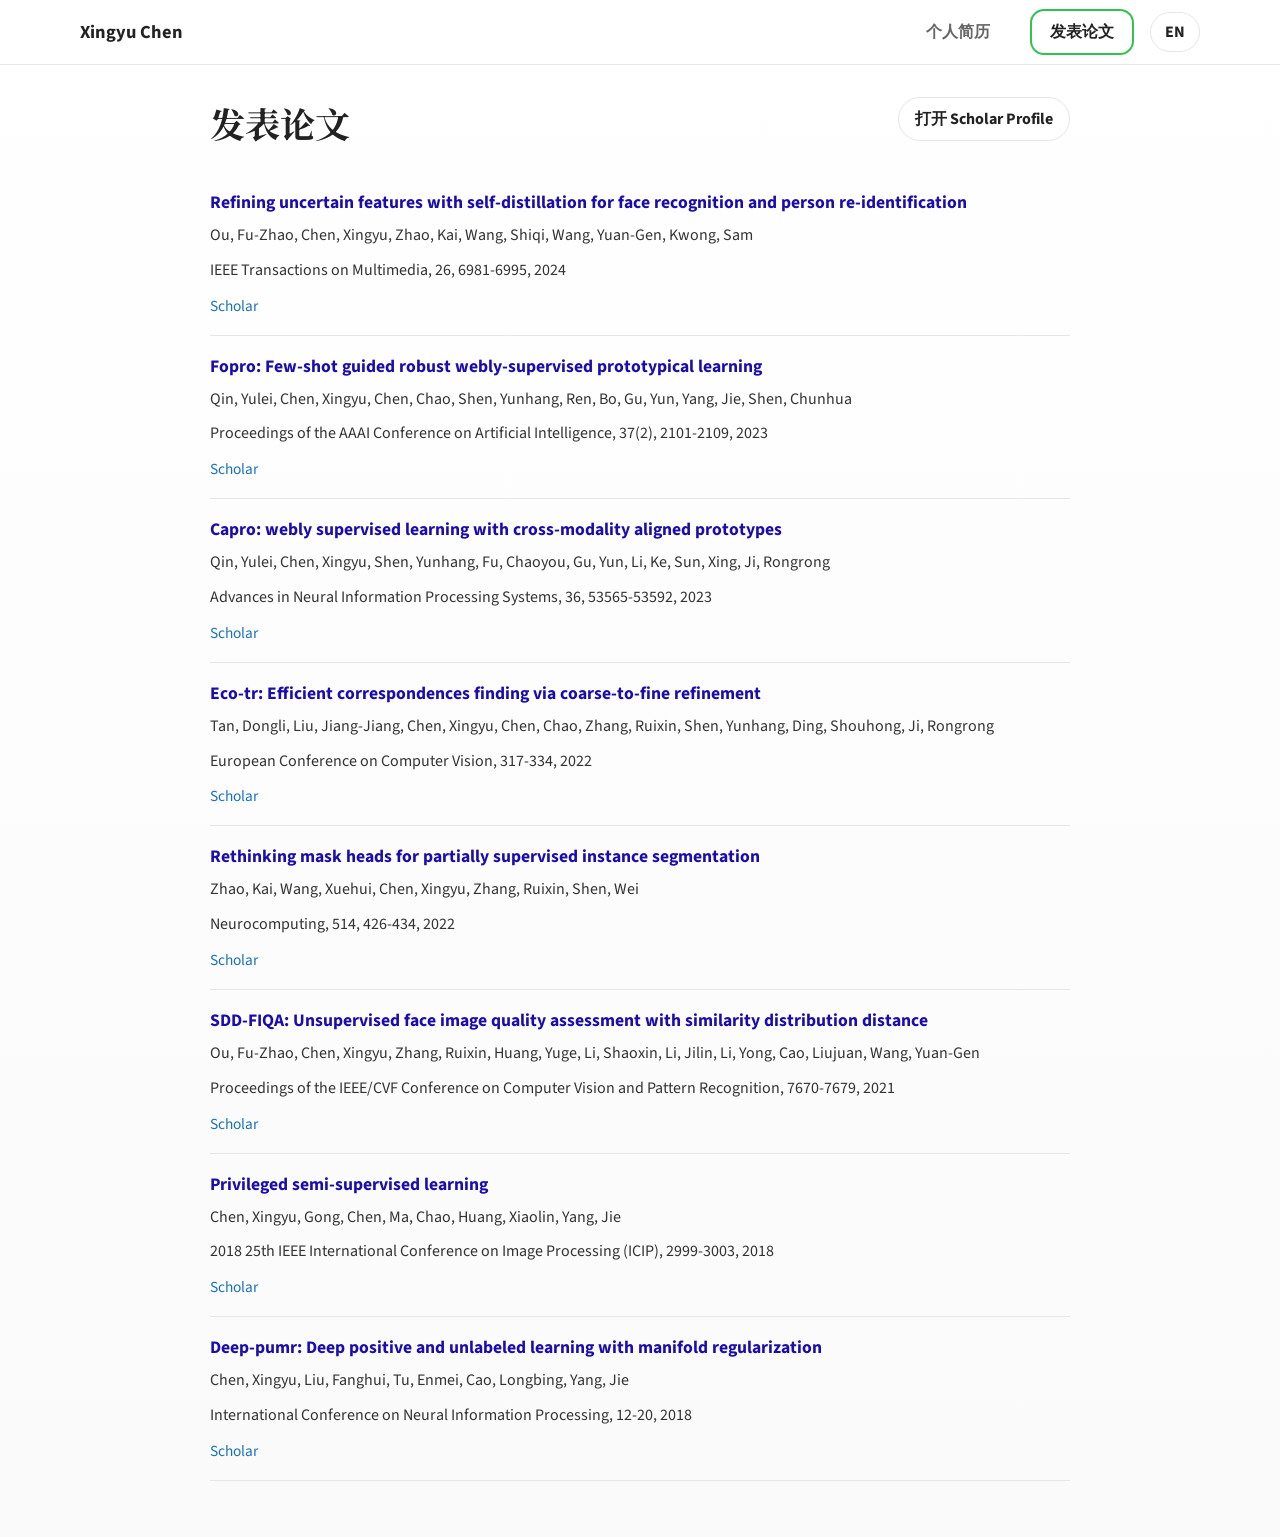
==== publications.html @ 1ebcf4f3 "Update homepage and publications" ====
<!DOCTYPE html>
<html lang="zh-CN">
  <head>
    <meta charset="UTF-8" />
    <meta name="viewport" content="width=device-width, initial-scale=1.0" />
    <title>陈星宇 | Publications</title>
    <meta
      name="description"
      content="陈星宇的论文与发表页面，采用 Google Scholar 风格列表展示。"
    />
    <link rel="preconnect" href="https://fonts.googleapis.com" />
    <link rel="preconnect" href="https://fonts.gstatic.com" crossorigin />
    <link
      href="https://fonts.googleapis.com/css2?family=Noto+Serif+SC:wght@400;600;700&family=Source+Sans+3:wght@400;600;700&display=swap"
      rel="stylesheet"
    />
    <link rel="stylesheet" href="./styles.css" />
  </head>
  <body>
    <header class="topbar">
      <div class="topbar-inner">
        <a class="site-title" href="./index.html">Xingyu Chen</a>
        <nav class="topnav" aria-label="Primary">
          <a class="nav-link" href="./index.html" data-i18n="navResumeHome">个人简历</a>
          <a class="nav-link active" href="./publications.html" data-i18n="navPublications">Publications</a>
        </nav>
        <button
          id="language-toggle"
          class="language-toggle"
          type="button"
          aria-label="Switch language"
        >
          EN
        </button>
      </div>
    </header>

    <main class="publications-layout">
      <section class="section publication-page">
        <div class="publication-page-head">
          <div>
            <h1 class="publication-page-title" data-i18n="publicationsPageTitle">Publications</h1>
          </div>
          <a
            class="button"
            href="https://scholar.google.com/citations?hl=en&user=9ACFRggAAAAJ"
            target="_blank"
            rel="noreferrer"
            data-i18n="openScholarProfile"
          >
            打开 Scholar Profile
          </a>
        </div>

        <div id="publications-list" class="scholar-list"></div>
      </section>
    </main>

    <script src="./publications-data.js"></script>
    <script src="./script.js"></script>
  </body>
</html>
---- styles.css ----
:root {
  --bg: #fcfcfb;
  --surface: #ffffff;
  --text: #222222;
  --muted: #666666;
  --line: #e6e6e6;
  --accent: #1a73b7;
  --accent-soft: #eef5fb;
  --shadow: 0 12px 32px rgba(0, 0, 0, 0.06);
}

* {
  box-sizing: border-box;
}

html {
  scroll-behavior: smooth;
}

body {
  margin: 0;
  font-family: "Source Sans 3", sans-serif;
  color: var(--text);
  background: linear-gradient(180deg, #ffffff 0%, #fafafa 100%);
}

a {
  color: var(--accent);
}

.topbar {
  position: sticky;
  top: 0;
  z-index: 10;
  background: rgba(255, 255, 255, 0.92);
  backdrop-filter: blur(12px);
  border-bottom: 1px solid var(--line);
}

.topbar-inner {
  width: min(1120px, calc(100% - 32px));
  margin: 0 auto;
  min-height: 64px;
  display: flex;
  align-items: center;
  justify-content: space-between;
  gap: 16px;
}

.site-title {
  color: var(--text);
  text-decoration: none;
  font-weight: 700;
  font-size: 1.15rem;
}

.topnav {
  display: flex;
  gap: 20px;
  margin-left: auto;
}

.topnav a,
.nav-link {
  color: var(--muted);
  text-decoration: none;
  font-weight: 600;
}

.topnav a:hover,
.nav-link:hover,
.profile-links a:hover,
.button:hover {
  text-decoration: underline;
}

.nav-link {
  padding: 10px 18px;
  border-radius: 14px;
  border: 2px solid transparent;
}

.nav-link.active {
  color: var(--text);
  border-color: #30c34d;
}

.language-toggle {
  border: 1px solid var(--line);
  background: var(--surface);
  color: var(--text);
  padding: 8px 14px;
  border-radius: 999px;
  font: inherit;
  font-weight: 700;
  cursor: pointer;
}

.layout {
  width: min(1120px, calc(100% - 32px));
  margin: 32px auto 56px;
  display: grid;
  grid-template-columns: 300px minmax(0, 1fr);
  gap: 40px;
}

.sidebar {
  position: sticky;
  top: 96px;
  align-self: start;
}

.profile-card {
  background: var(--surface);
  border: 1px solid var(--line);
  border-radius: 18px;
  padding: 24px;
  box-shadow: var(--shadow);
}

.avatar {
  width: 92px;
  height: 92px;
  border-radius: 50%;
  display: block;
  object-fit: cover;
  border: 1px solid #d7e8f3;
  box-shadow: 0 8px 20px rgba(26, 115, 183, 0.16);
}

h1,
h2,
h3 {
  font-family: "Noto Serif SC", serif;
}

h1 {
  margin: 18px 0 10px;
  font-size: 2rem;
}

h2 {
  margin: 0 0 16px;
  font-size: 1.7rem;
}

h3 {
  margin: 0;
  font-size: 1.18rem;
}

.profile-role,
.entry-role {
  color: var(--muted);
  font-weight: 600;
}

.profile-summary {
  margin: 14px 0 0;
  color: #3d3d3d;
  line-height: 1.75;
}

.profile-meta {
  margin: 18px 0 0;
  padding-left: 18px;
  color: var(--muted);
}

.profile-meta li + li,
.bullet-list li + li {
  margin-top: 8px;
}

.profile-links {
  display: grid;
  gap: 10px;
  margin-top: 20px;
}

.profile-links a {
  text-decoration: none;
  font-weight: 600;
}

.profile-note {
  margin-top: 22px;
  padding-top: 18px;
  border-top: 1px solid var(--line);
  color: var(--muted);
}

.contact-block {
  margin-top: 22px;
  padding-top: 18px;
  border-top: 1px solid var(--line);
}

.contact-title {
  margin: 0 0 10px;
  color: var(--text);
  font-weight: 700;
}

.contact-list {
  margin: 0;
  padding: 0;
  list-style: none;
  display: grid;
  gap: 12px;
}

.contact-list li {
  display: grid;
  gap: 4px;
}

.contact-label {
  font-size: 0.86rem;
  color: var(--muted);
  text-transform: uppercase;
  letter-spacing: 0.04em;
}

.profile-note-title {
  margin: 0 0 8px;
  color: var(--text);
  font-weight: 700;
}

.content {
  min-width: 0;
}

.publications-layout {
  width: min(1120px, calc(100% - 32px));
  margin: 32px auto 56px;
}

.publication-page {
  max-width: 860px;
  margin: 0 auto;
}

.publication-page-title {
  margin: 0;
  font-size: 2.2rem;
}

.publication-page-subtitle {
  margin: 10px 0 0;
  color: var(--muted);
}

.publication-page-head {
  display: flex;
  align-items: flex-start;
  justify-content: space-between;
  gap: 20px;
  flex-wrap: wrap;
}

.publication-toolbar {
  margin-top: 22px;
  padding-top: 14px;
  border-top: 1px solid var(--line);
}

.publication-toolbar-text {
  margin: 0;
  color: var(--muted);
}

.section + .section {
  margin-top: 32px;
}

.section p,
.bullet-list {
  line-height: 1.8;
  color: #333333;
}

.entry + .entry {
  margin-top: 28px;
  padding-top: 22px;
  border-top: 1px solid var(--line);
}

.subentry + .subentry {
  margin-top: 18px;
  padding-top: 18px;
  border-top: 1px dashed var(--line);
}

.entry-head {
  display: flex;
  justify-content: space-between;
  gap: 16px;
  align-items: baseline;
}

.entry-head span {
  color: var(--muted);
  white-space: nowrap;
}

.subentry-title {
  margin: 16px 0 0;
  font-size: 1rem;
  color: var(--text);
  font-weight: 700;
}

.bullet-list {
  margin: 12px 0 0;
  padding-left: 20px;
}

.entry-summary {
  margin: 12px 0 0;
  color: #333333;
  line-height: 1.8;
}

.actions {
  display: flex;
  flex-wrap: wrap;
  gap: 12px;
  margin-top: 18px;
}

.scholar-list {
  margin-top: 24px;
}

.scholar-item {
  padding: 18px 0;
  border-bottom: 1px solid var(--line);
}

.scholar-title {
  margin: 0;
  font-size: 1.1rem;
  color: #1a0dab;
  font-family: "Source Sans 3", sans-serif;
  font-weight: 700;
}

.scholar-authors,
.scholar-venue {
  margin: 6px 0 0;
  color: #444444;
  line-height: 1.65;
}

.scholar-venue {
  color: #1b7f38;
}

.scholar-links {
  margin-top: 10px;
  display: flex;
  flex-wrap: wrap;
  gap: 14px;
}

.scholar-link {
  text-decoration: none;
  font-size: 0.96rem;
}

.publication-empty {
  color: var(--muted);
}

.button {
  display: inline-flex;
  align-items: center;
  justify-content: center;
  padding: 10px 16px;
  border-radius: 999px;
  border: 1px solid var(--line);
  text-decoration: none;
  color: var(--text);
  background: var(--surface);
  font-weight: 700;
}

.button.primary {
  color: #ffffff;
  background: var(--accent);
  border-color: var(--accent);
}

@media (max-width: 900px) {
  .layout {
    grid-template-columns: 1fr;
    gap: 24px;
  }

  .sidebar {
    position: static;
  }

  .topbar-inner {
    flex-wrap: wrap;
    padding: 10px 0;
  }

  .topnav {
    order: 3;
    width: 100%;
    overflow-x: auto;
    gap: 16px;
  }

  .publication-page-head {
    flex-direction: column;
    align-items: flex-start;
  }
}

@media (max-width: 640px) {
  .layout,
  .topbar-inner {
    width: min(100% - 20px, 1120px);
  }

  .entry-head {
    flex-direction: column;
    align-items: flex-start;
  }
}
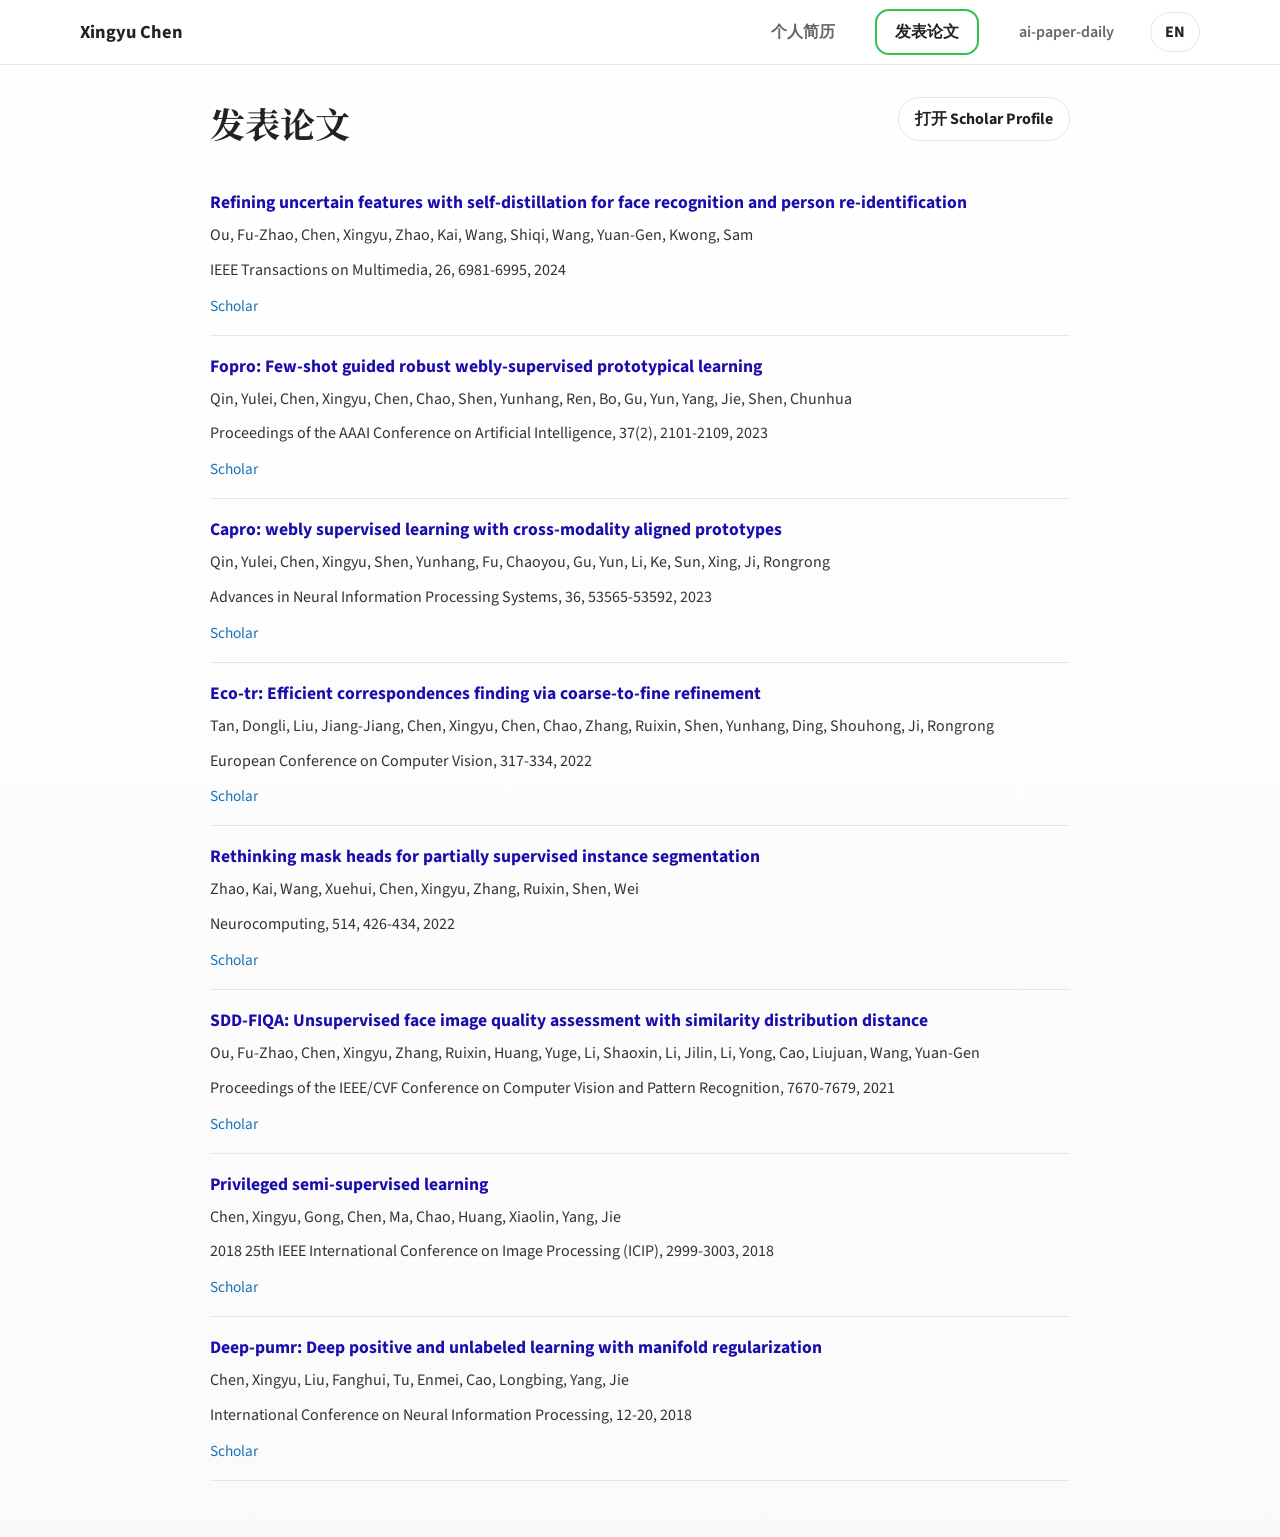
==== commit b8666627: "导航新增 ai-paper-daily tab；更新工作经历(知识图谱主线)与现任/Agentic推荐文案" ====
--- a/publications.html
+++ b/publications.html
@@ -23,6 +23,7 @@
         <nav class="topnav" aria-label="Primary">
           <a class="nav-link" href="./index.html" data-i18n="navResumeHome">个人简历</a>
           <a class="nav-link active" href="./publications.html" data-i18n="navPublications">Publications</a>
+          <a class="nav-link" href="https://slinene.github.io/ai-papers-daily/" target="_blank" rel="noreferrer" data-i18n="navPapersDaily">ai-paper-daily</a>
         </nav>
         <button
           id="language-toggle"
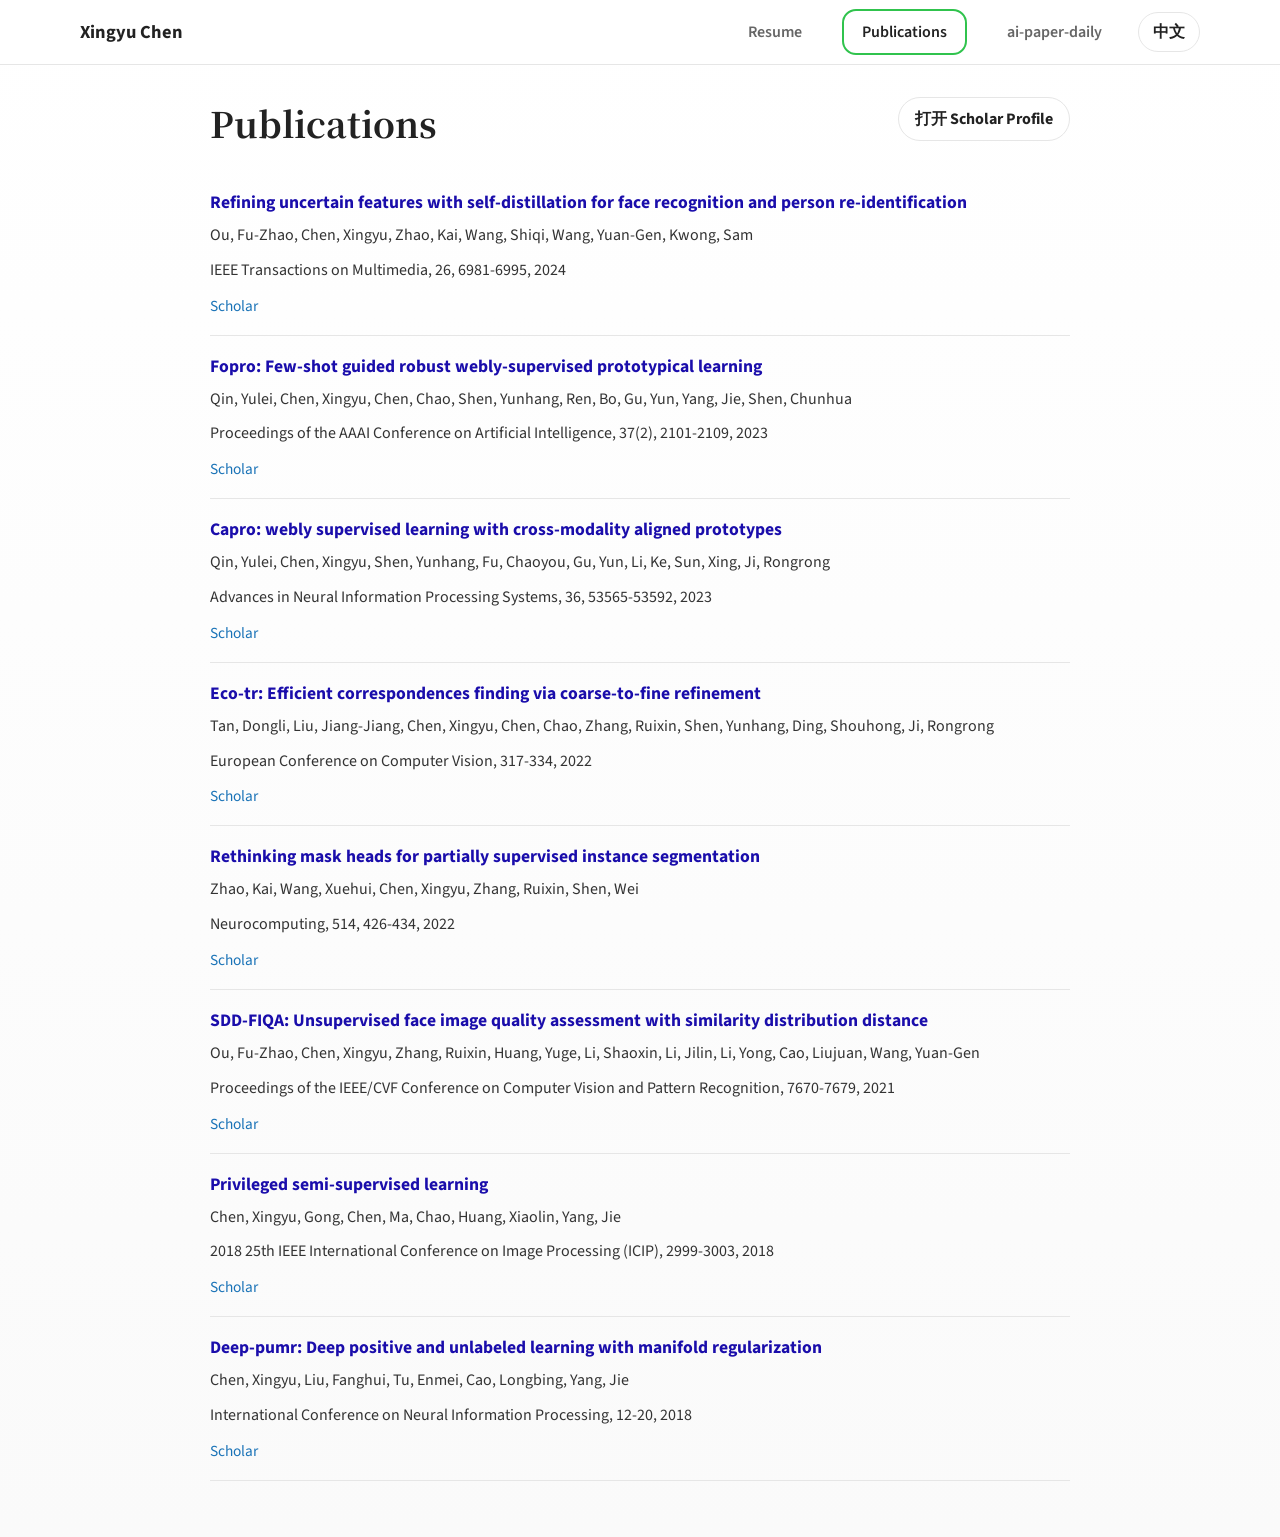
==== commit 2b3b6b7d: "给 css/js 引用加版本号做 cache-busting，避免浏览器缓存旧脚本导致语言/内容不更新 Co-Authored-By: Claude Opus 4.8 (1M context) <no" ====
--- a/publications.html
+++ b/publications.html
@@ -14,7 +14,7 @@
       href="https://fonts.googleapis.com/css2?family=Noto+Serif+SC:wght@400;600;700&family=Source+Sans+3:wght@400;600;700&display=swap"
       rel="stylesheet"
     />
-    <link rel="stylesheet" href="./styles.css" />
+    <link rel="stylesheet" href="./styles.css?v=20260702" />
   </head>
   <body>
     <header class="topbar">
@@ -57,7 +57,7 @@
       </section>
     </main>
 
-    <script src="./publications-data.js"></script>
-    <script src="./script.js"></script>
+    <script src="./publications-data.js?v=20260702"></script>
+    <script src="./script.js?v=20260702"></script>
   </body>
 </html>
--- a/styles.css
+++ b/styles.css
@@ -155,6 +155,56 @@
   font-weight: 600;
 }
 
+.entry-location {
+  margin: 6px 0 0;
+  font-size: 0.9rem;
+  color: var(--muted);
+}
+
+.news-section {
+  background: var(--accent-soft);
+  border: 1px solid #d7e8f3;
+  border-radius: 14px;
+  padding: 20px 22px;
+}
+
+.news-heading {
+  display: flex;
+  align-items: center;
+  gap: 10px;
+  margin: 0 0 12px;
+}
+
+.news-badge {
+  display: inline-flex;
+  align-items: center;
+  padding: 2px 9px;
+  border-radius: 999px;
+  background: #e5484d;
+  color: #ffffff;
+  font-family: "Source Sans 3", sans-serif;
+  font-size: 0.72rem;
+  font-weight: 700;
+  letter-spacing: 0.02em;
+}
+
+.news-list {
+  list-style: none;
+  margin: 0;
+  padding: 0;
+  line-height: 1.7;
+}
+
+.news-list li + li {
+  margin-top: 8px;
+}
+
+.news-date {
+  font-weight: 700;
+  color: var(--accent);
+  margin-right: 10px;
+}
+
 .profile-summary {
   margin: 14px 0 0;
   color: #3d3d3d;
@@ -202,24 +252,54 @@
   font-weight: 700;
 }
 
-.contact-list {
-  margin: 0;
-  padding: 0;
-  list-style: none;
-  display: grid;
-  gap: 12px;
-}
-
-.contact-list li {
-  display: grid;
-  gap: 4px;
-}
-
-.contact-label {
-  font-size: 0.86rem;
-  color: var(--muted);
-  text-transform: uppercase;
-  letter-spacing: 0.04em;
+.contact-icons {
+  display: flex;
+  flex-wrap: wrap;
+  gap: 10px;
+  margin-top: 4px;
+}
+
+.contact-icon {
+  display: inline-flex;
+  align-items: center;
+  justify-content: center;
+  width: 44px;
+  height: 44px;
+  border-radius: 12px;
+  background: var(--surface);
+  border: 1px solid var(--line);
+  color: var(--muted);
+  transition: transform 0.18s ease, color 0.18s ease,
+    border-color 0.18s ease, box-shadow 0.18s ease, background 0.18s ease;
+}
+
+.contact-icon svg {
+  width: 20px;
+  height: 20px;
+  fill: currentColor;
+}
+
+.contact-icon:hover {
+  transform: translateY(-3px);
+  box-shadow: 0 8px 18px rgba(0, 0, 0, 0.12);
+  border-color: transparent;
+  color: #ffffff;
+}
+
+.contact-icon[data-brand="email"]:hover {
+  background: var(--accent);
+}
+
+.contact-icon[data-brand="github"]:hover {
+  background: #24292f;
+}
+
+.contact-icon[data-brand="scholar"]:hover {
+  background: #4285f4;
+}
+
+.contact-icon[data-brand="linkedin"]:hover {
+  background: #0a66c2;
 }
 
 .profile-note-title {
